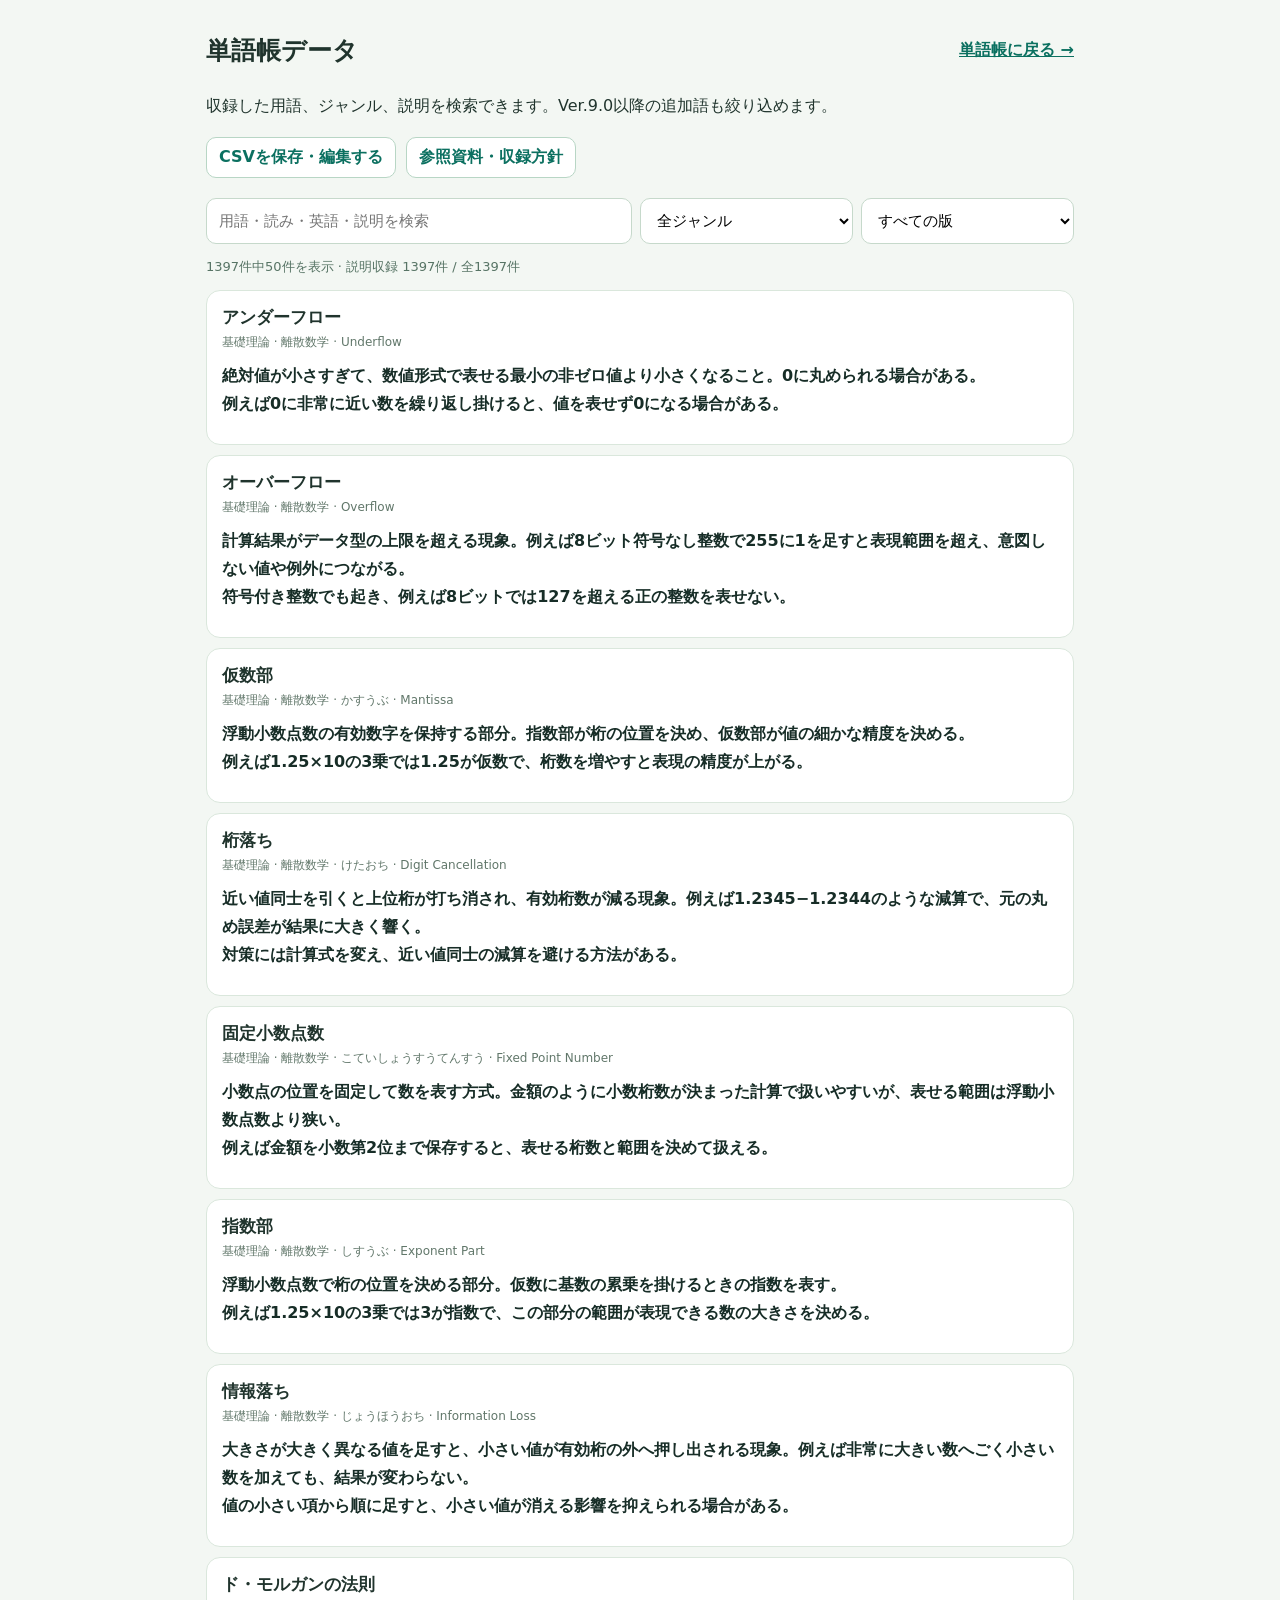
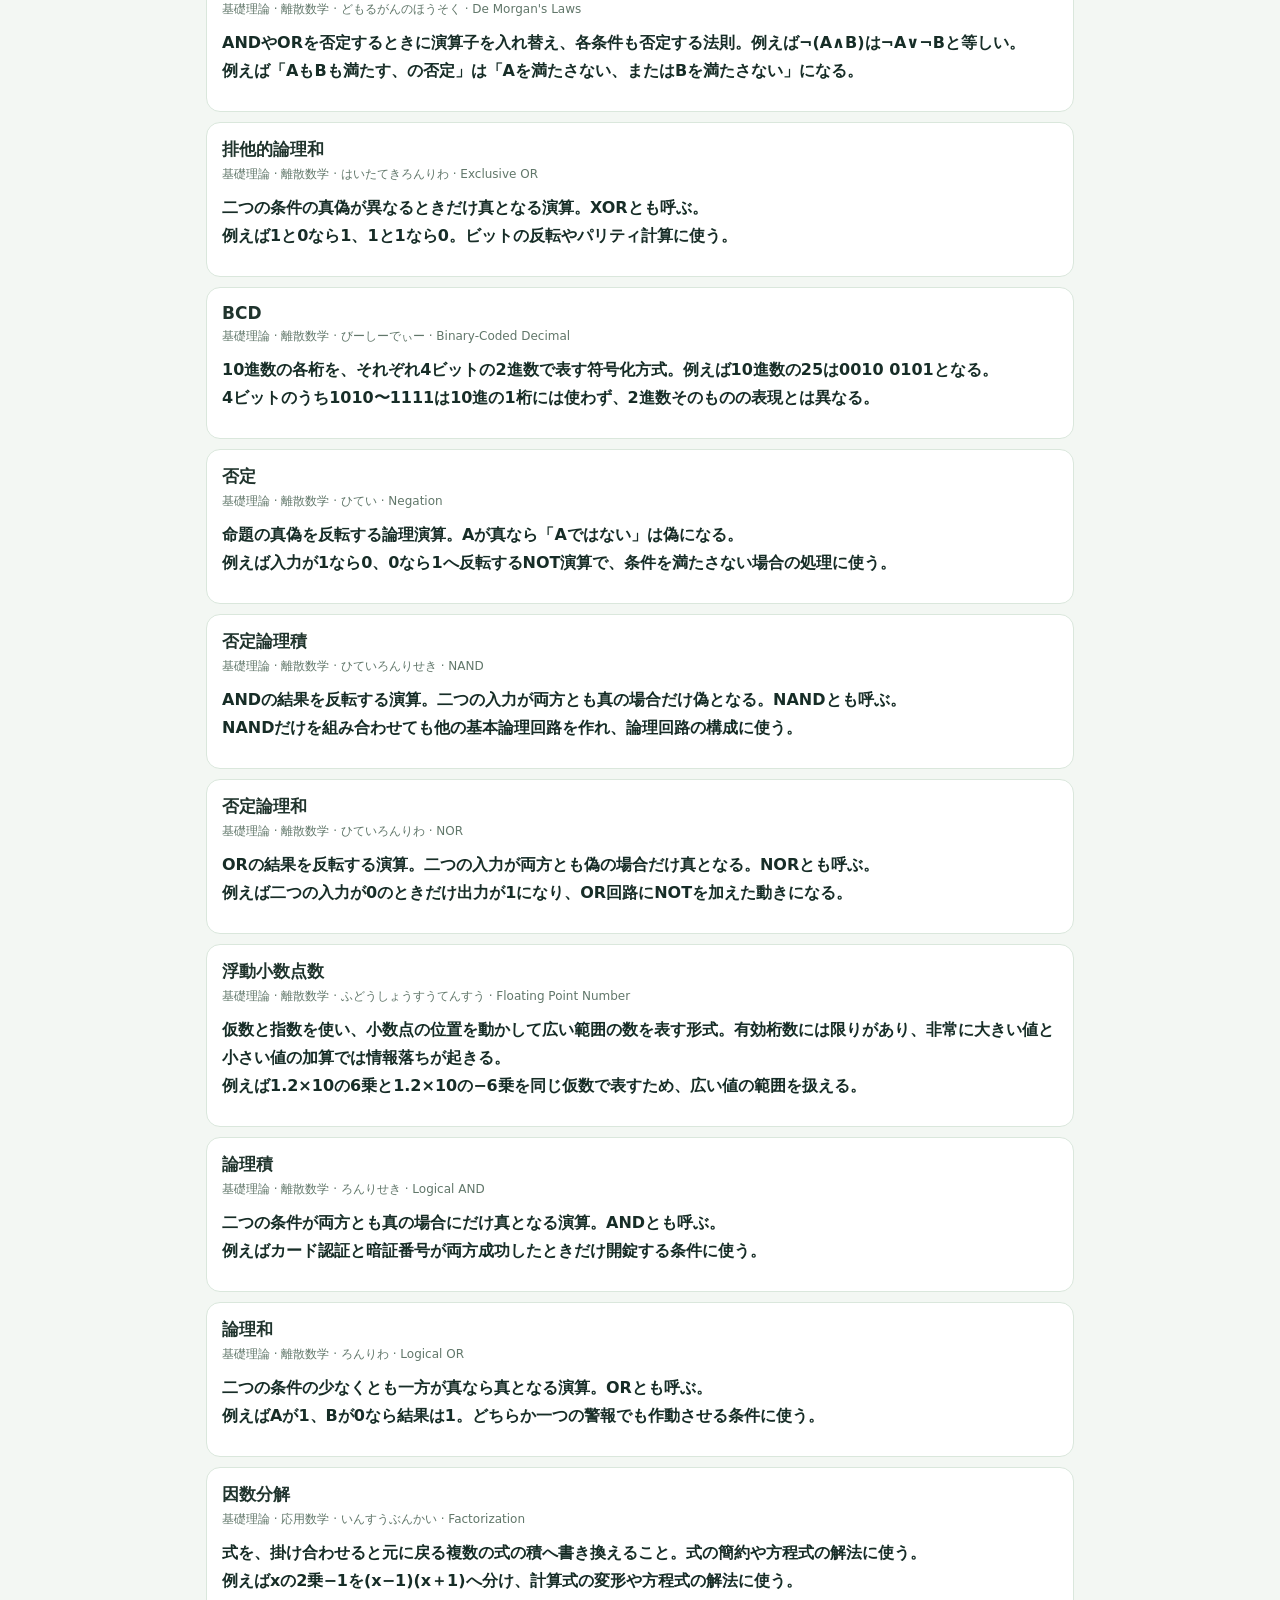
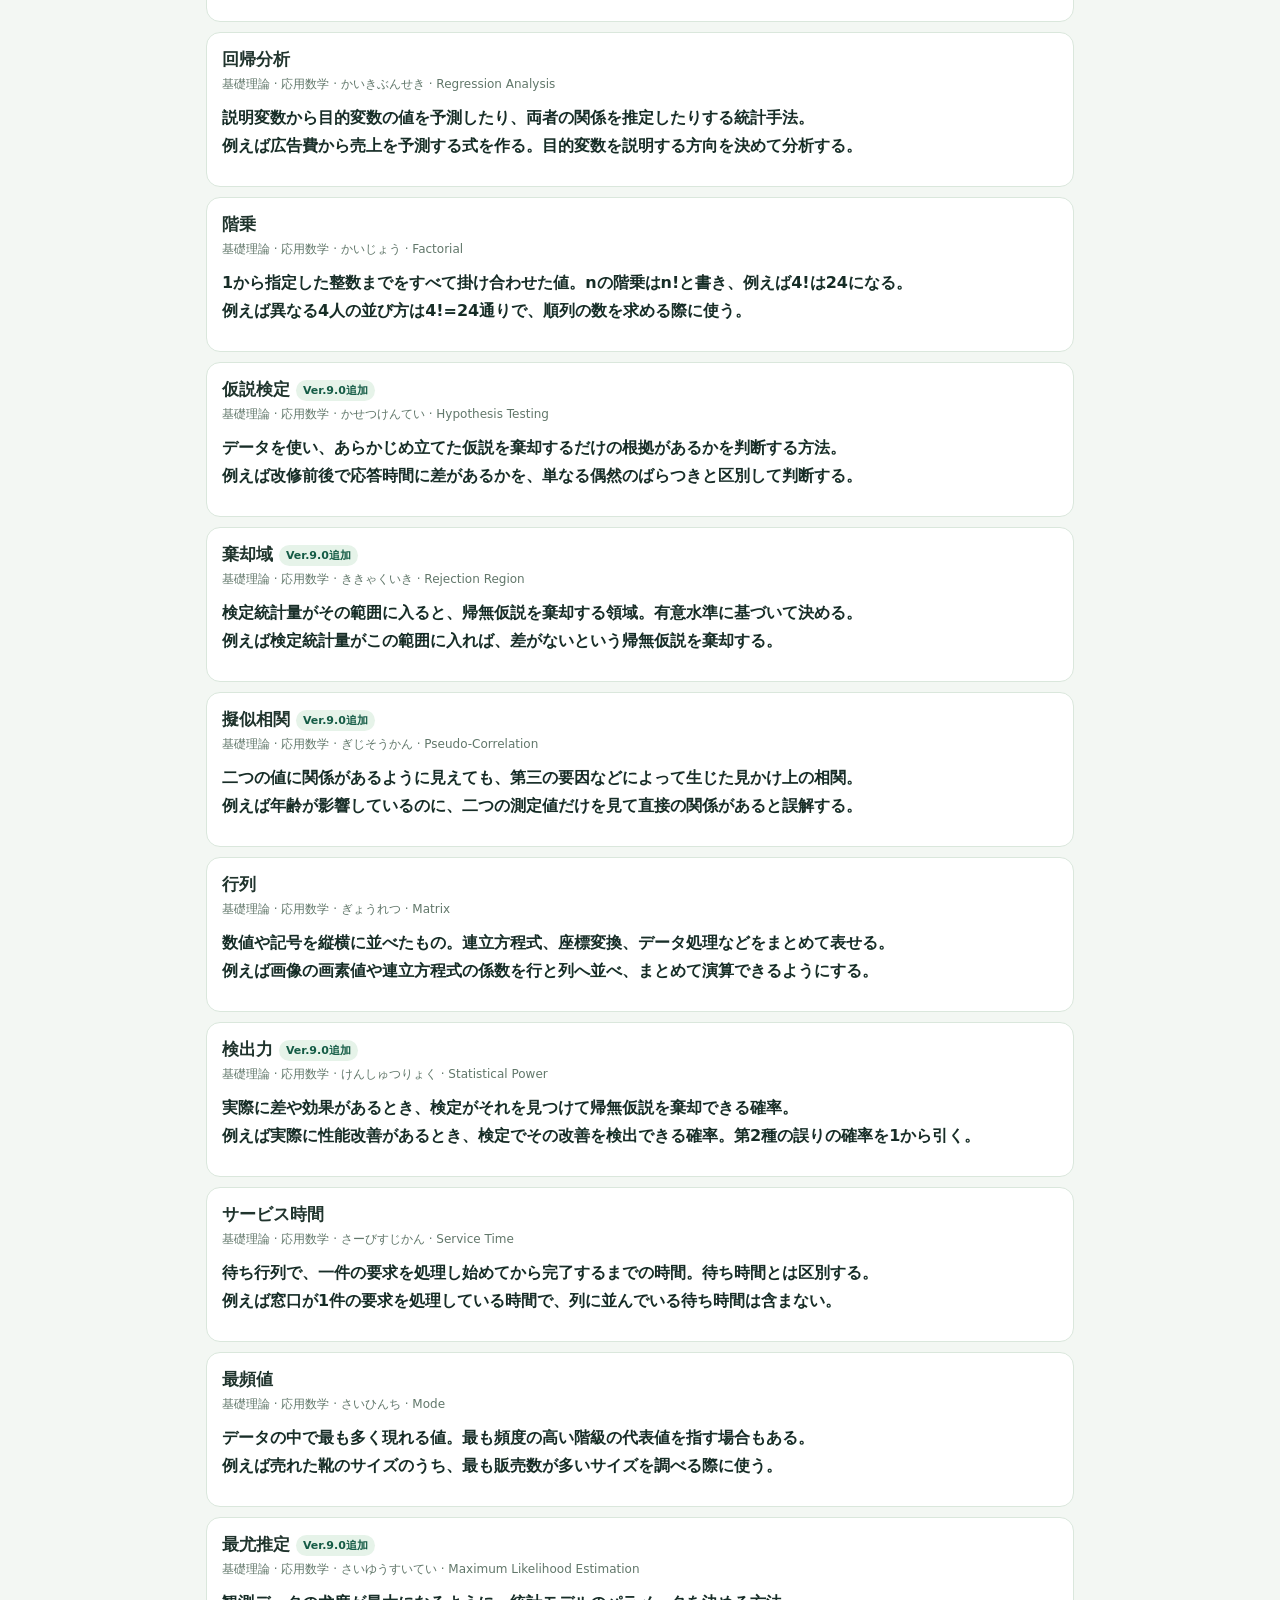
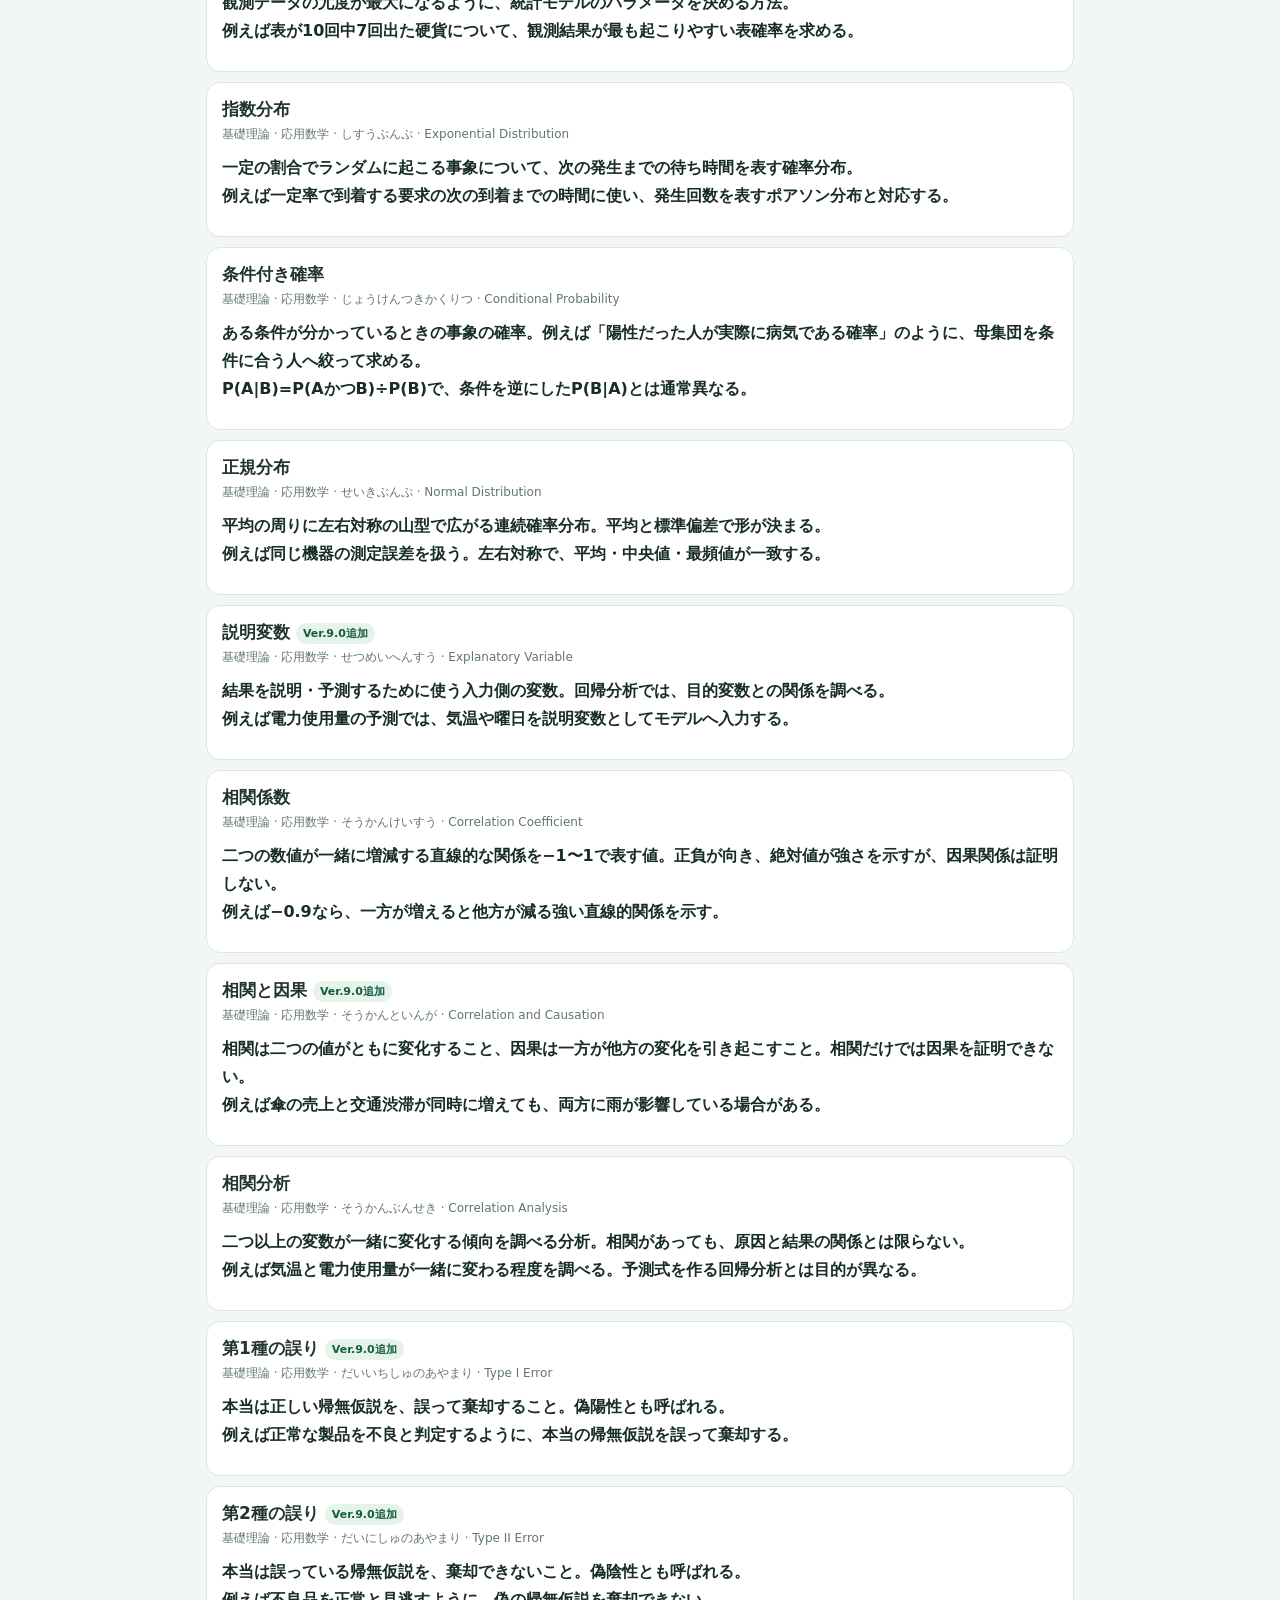
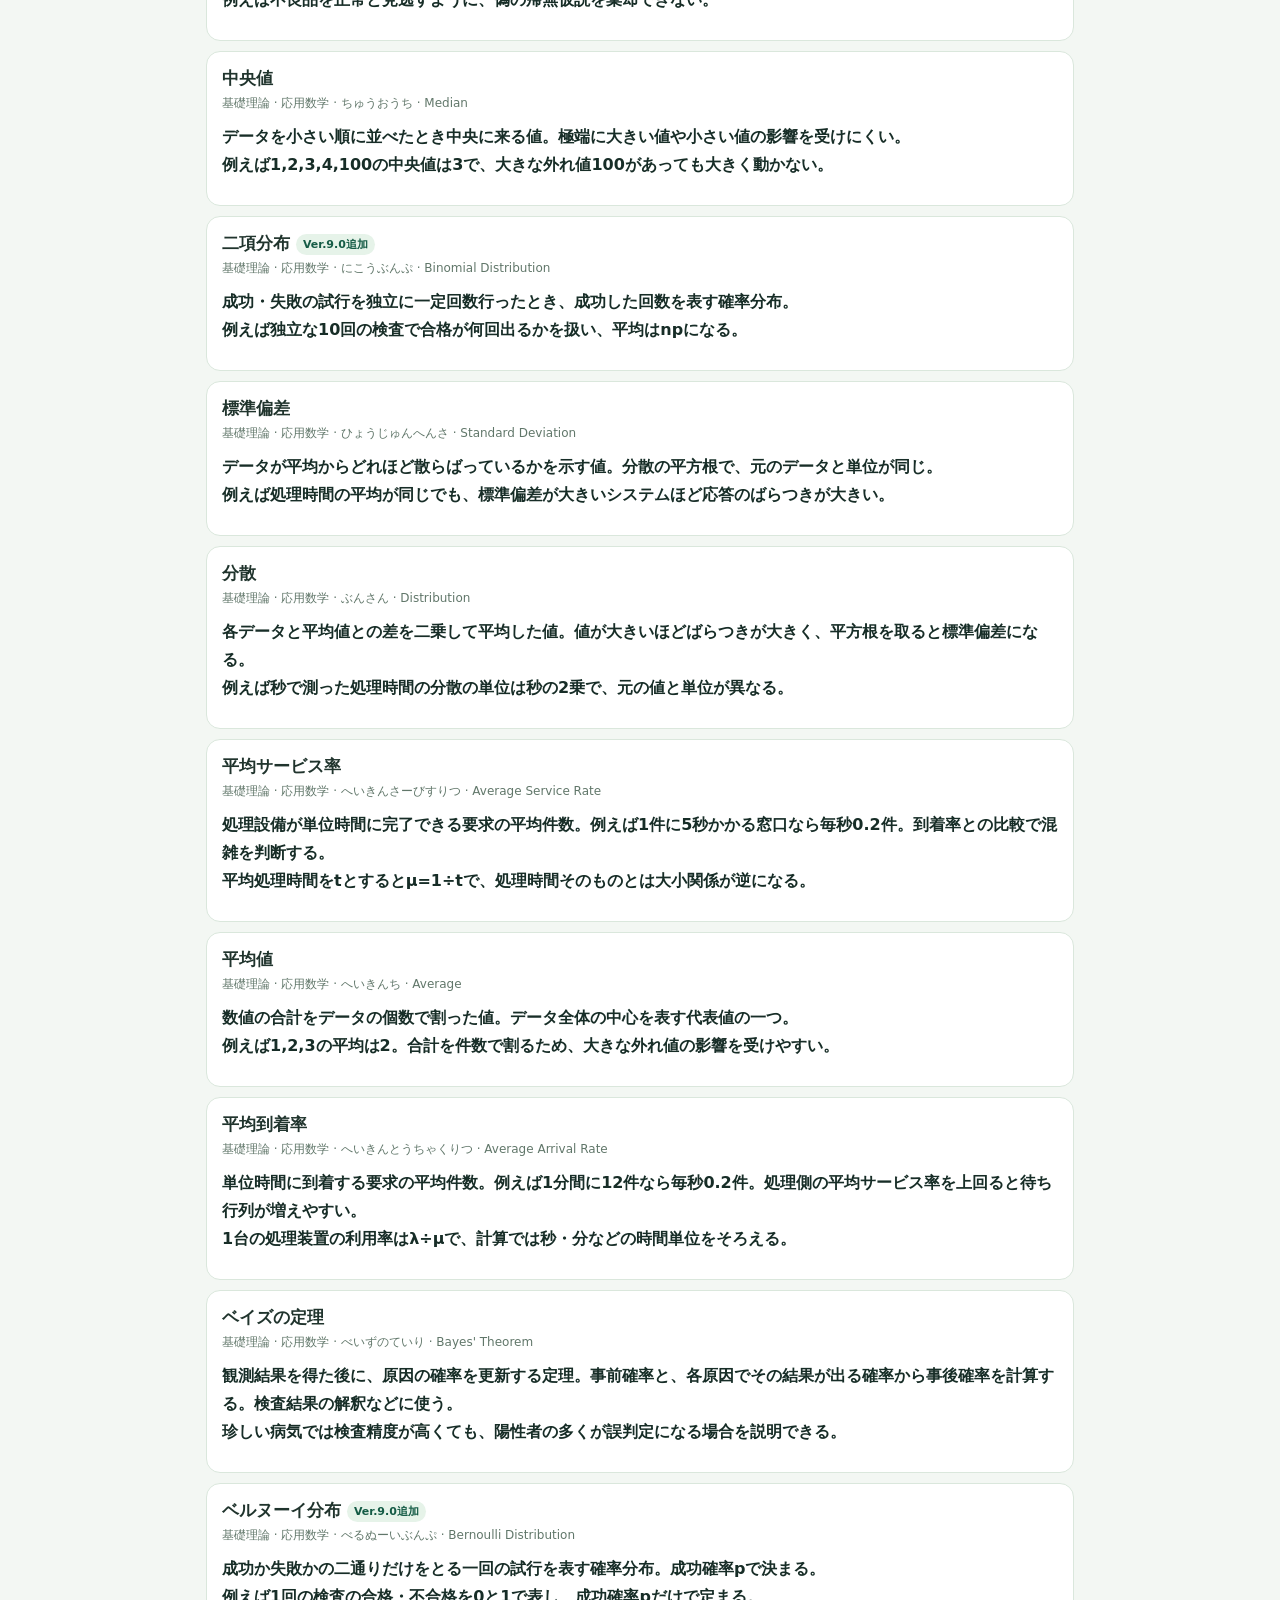
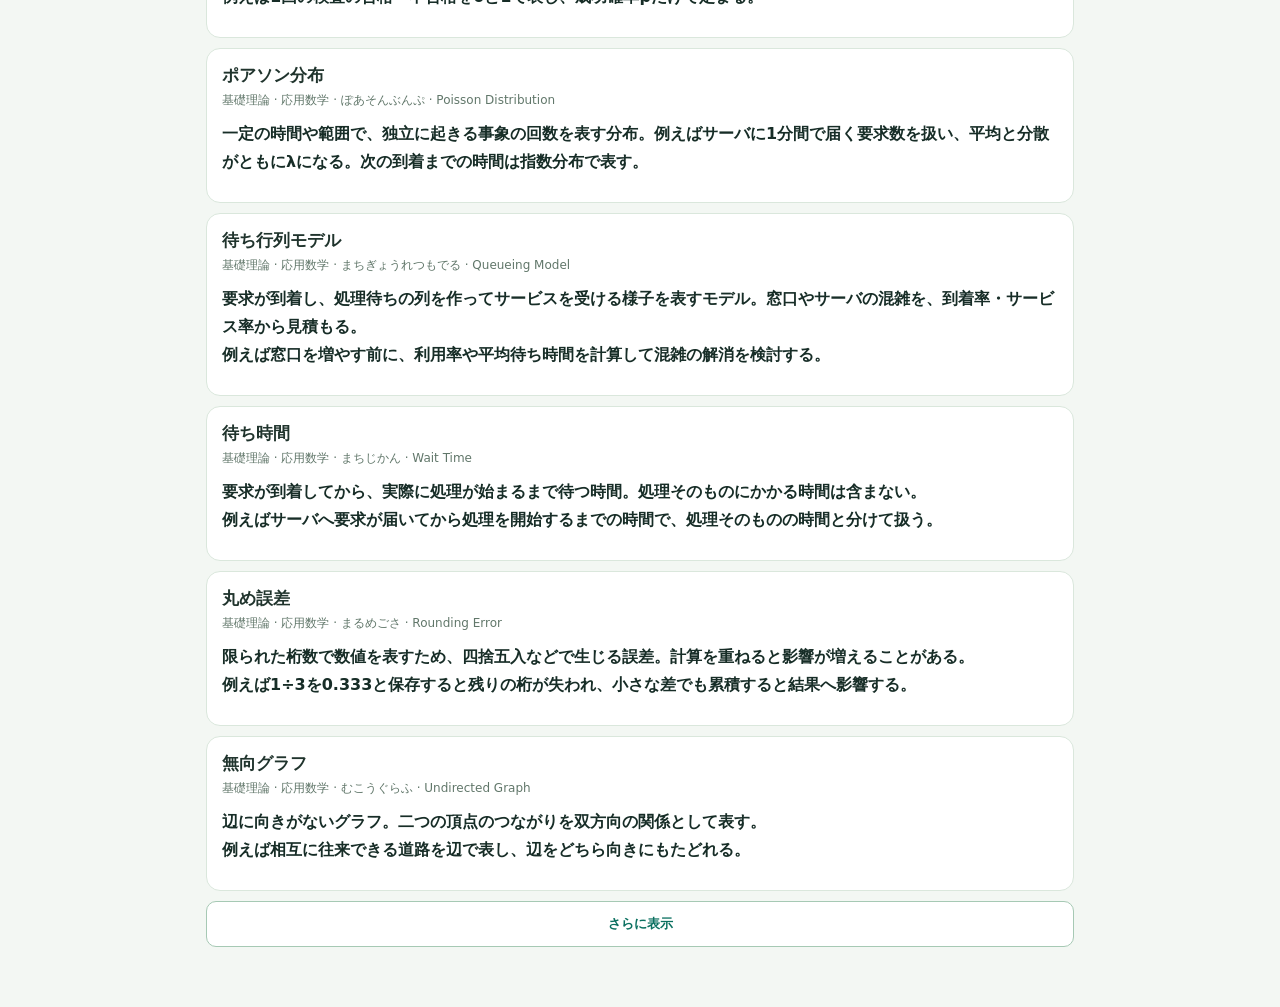
==== database.html @ cf49a669 "feat: add vocabulary verification script and server for serving static files - Implemented `verify-v" ====
<!doctype html>
<html lang="ja">
<head>
  <meta charset="utf-8">
  <meta name="viewport" content="width=device-width, initial-scale=1">
  <title>単語帳データベース | FE ことばノート</title>
  <style>
    :root{font-family:system-ui,"Hiragino Sans",Meiryo,sans-serif;color:#20342d;background:#f3f7f3}*{box-sizing:border-box}body{margin:0}main{max-width:900px;margin:auto;padding:24px 16px 60px}h1{font-size:25px;margin:10px 0}p{line-height:1.6}.top{display:flex;justify-content:space-between;gap:12px;align-items:center;flex-wrap:wrap}.top a,.downloads a{color:#0b7060;font-weight:700}.downloads{display:flex;gap:10px;flex-wrap:wrap;margin:18px 0}.downloads a{border:1px solid #b8d6c5;background:white;border-radius:10px;padding:9px 12px;text-decoration:none}.filters{display:grid;grid-template-columns:2fr 1fr 1fr;gap:8px;margin:20px 0 12px}input,select{width:100%;min-height:46px;border:1px solid #c6d9cb;border-radius:10px;background:white;padding:8px 12px;font:inherit;font-size:15px}.status{font-size:13px;color:#577465}.row{background:white;border:1px solid #dae7dc;border-radius:14px;padding:15px;margin:10px 0}.row h2{font-size:17px;margin:0 0 5px}.meta{font-size:12px;color:#61776a}.description{font-size:16px;line-height:1.75;margin:11px 0;color:#172d27;font-weight:600}.missing{color:#8b5b50}.added-tag{display:inline-block;vertical-align:middle;border-radius:999px;background:#e6f3e9;color:#145b45;font-size:11px;font-weight:700;padding:3px 7px;white-space:nowrap}.more{width:100%;min-height:46px;border:1px solid #a6c9b4;border-radius:10px;background:white;color:#0b7060;font-weight:700}@media(max-width:560px){.filters{grid-template-columns:1fr}}
    .description{white-space:pre-line;overflow-wrap:anywhere}
  </style>
  <script src="./data/terms.js" defer></script>
  <script src="./data/descriptions.js" defer></script>
  <script src="./js/database.js" defer></script>
</head>
<body><main>
  <div class="top"><h1>単語帳データ</h1><a href="./index.html">単語帳に戻る →</a></div>
  <p>収録した用語、ジャンル、説明を検索できます。Ver.9.0以降の追加語も絞り込めます。</p>
  <div class="downloads"><a href="./data/vocabulary.csv" download>CSVを保存・編集する</a><a href="./sources.html">参照資料・収録方針</a></div>
  <div class="filters"><input id="query" type="search" placeholder="用語・読み・英語・説明を検索" aria-label="用語を検索"><select id="category" aria-label="ジャンルを選択"><option value="">全ジャンル</option></select><select id="version" aria-label="追加されたシラバスの版"><option value="">すべての版</option><option value="9.0">Ver.9.0追加</option><option value="9.1">Ver.9.1追加</option><option value="9.2">Ver.9.2追加</option></select></div>
  <p id="status" class="status" role="status"></p><div id="results"></div><button id="more" class="more" type="button" hidden>さらに表示</button>
</main></body></html>
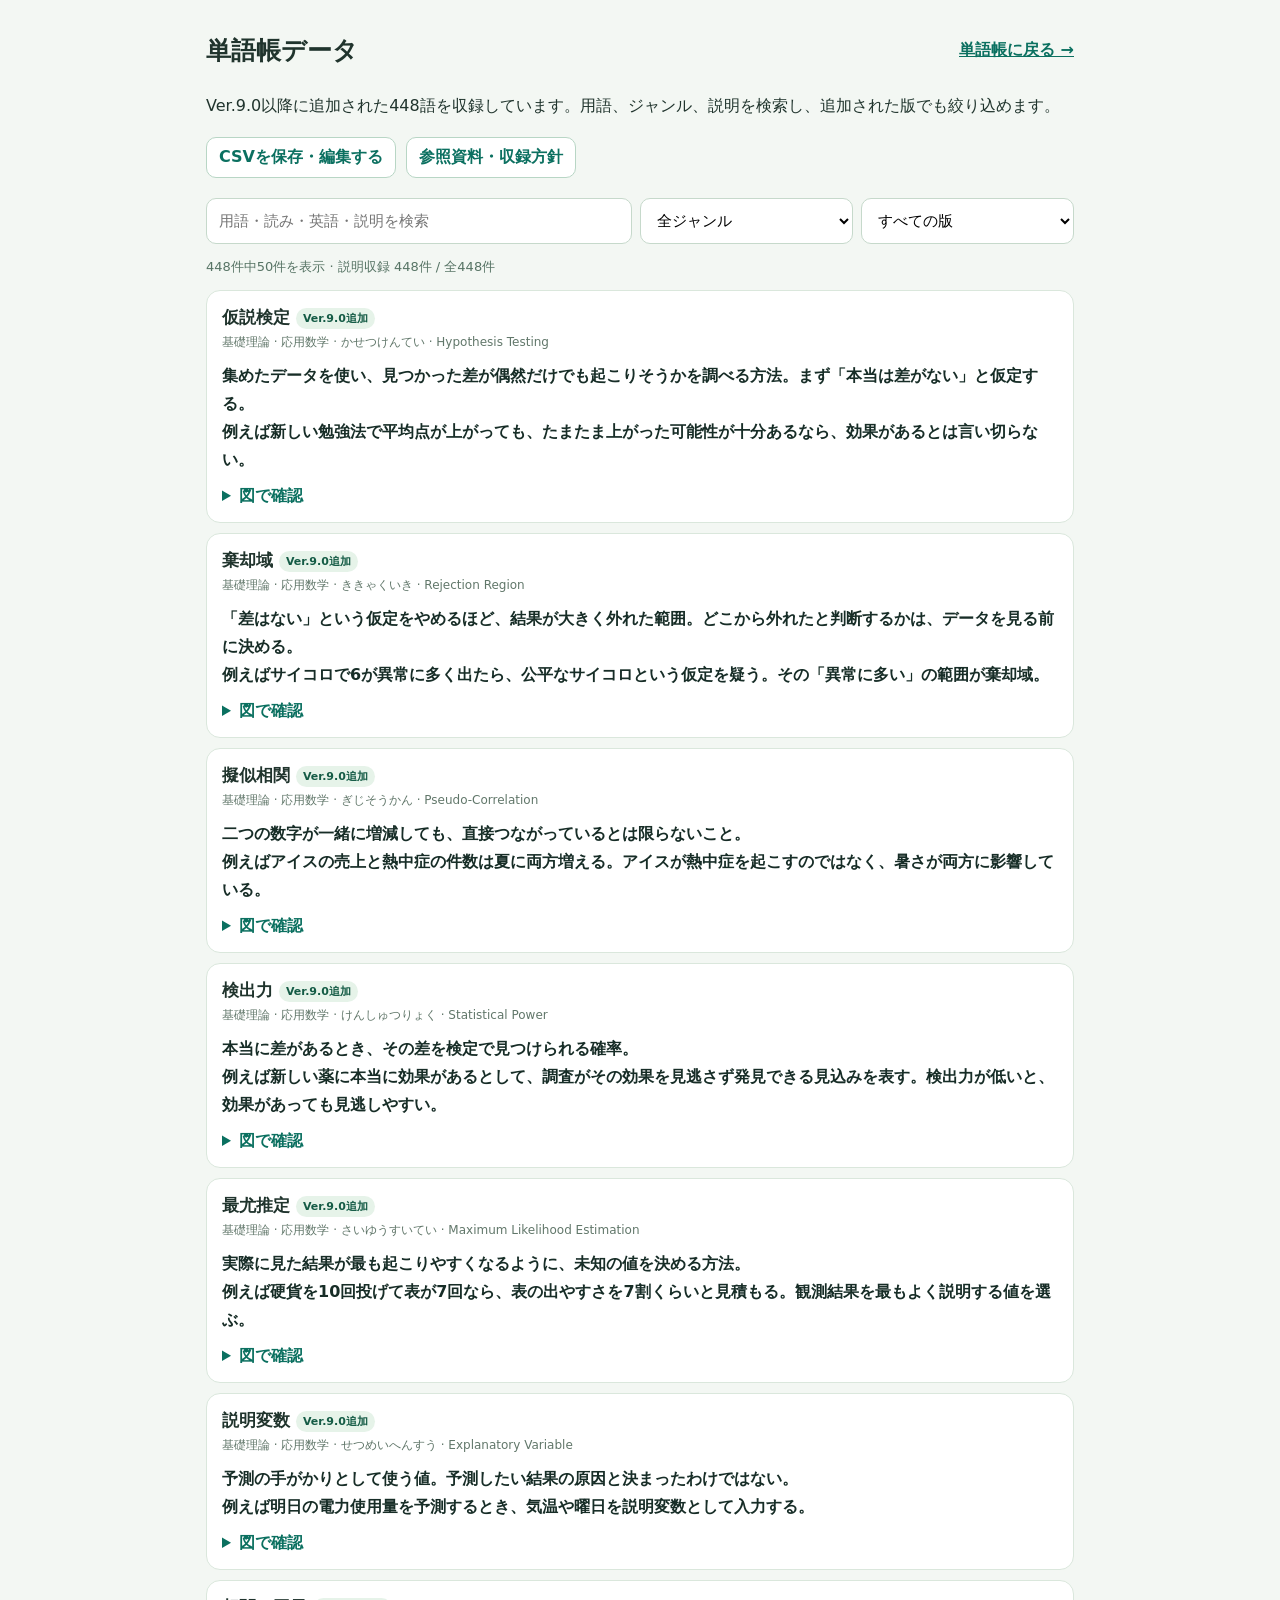
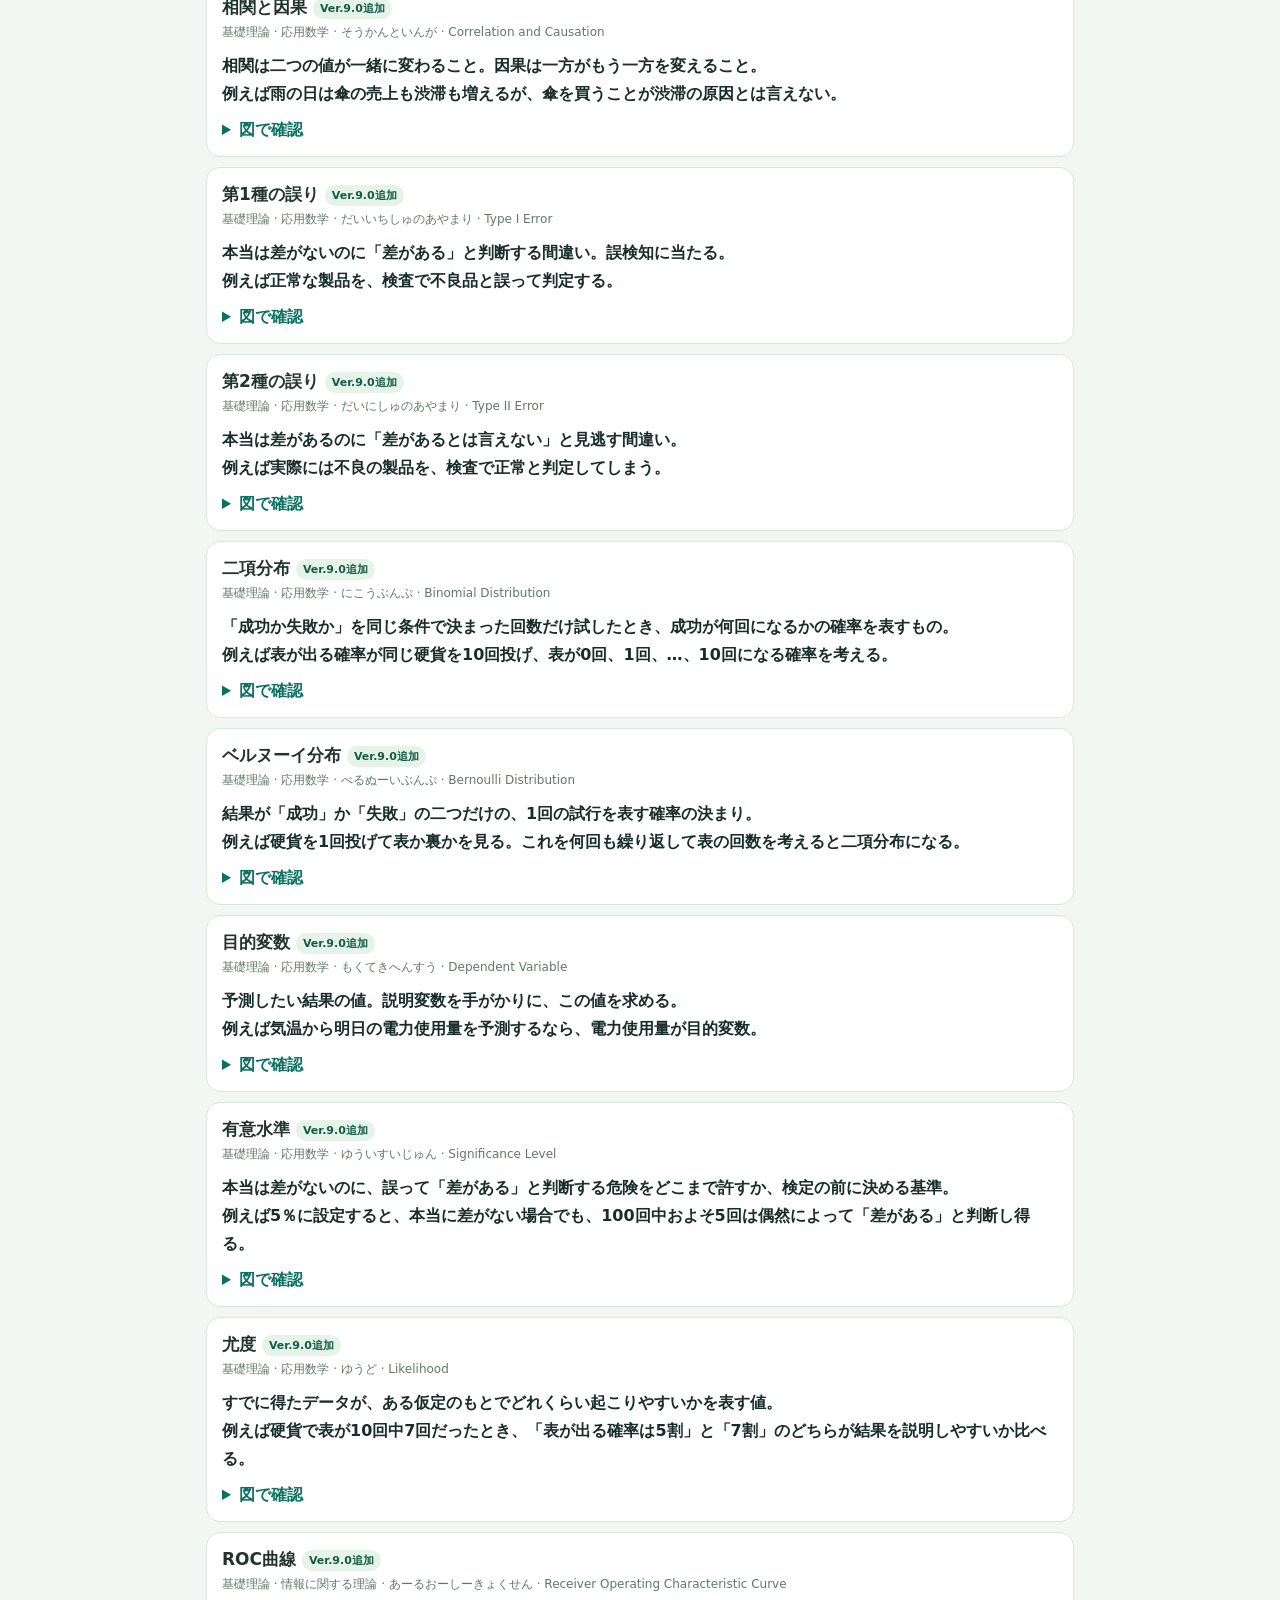
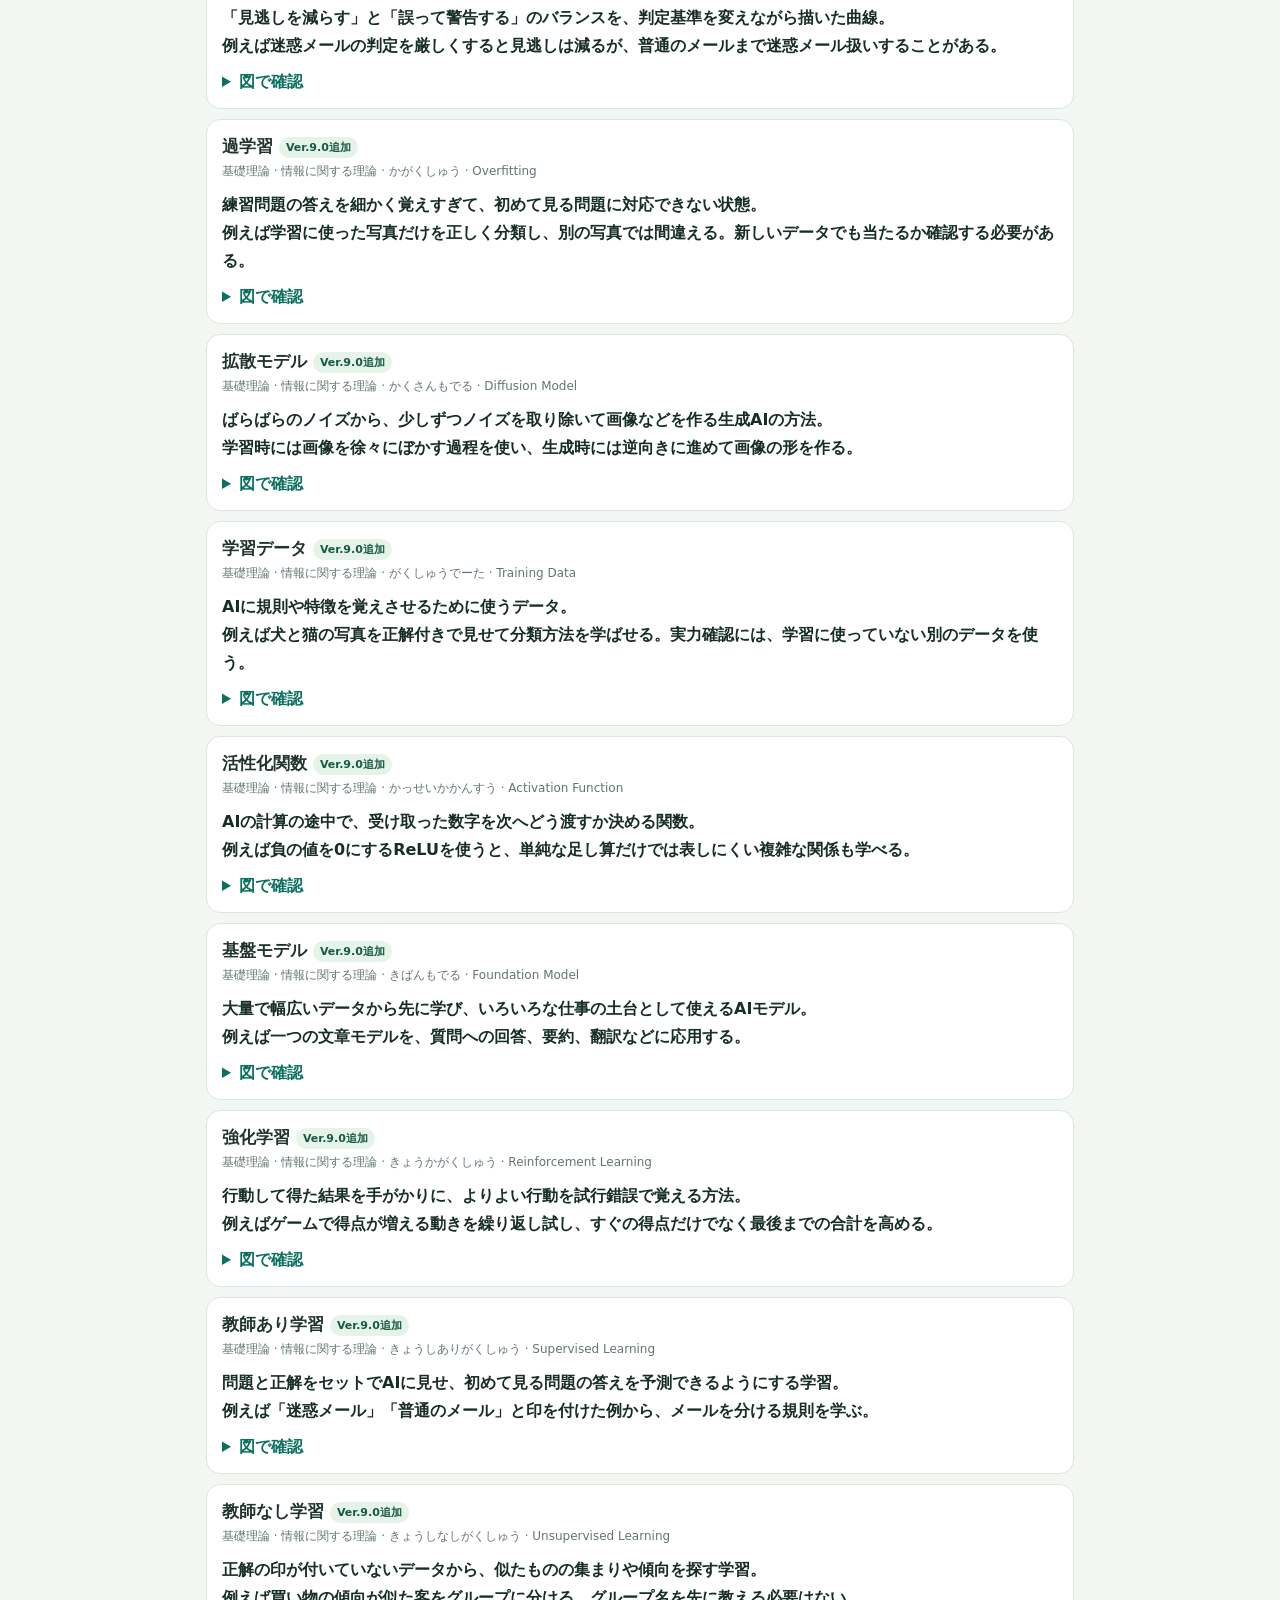
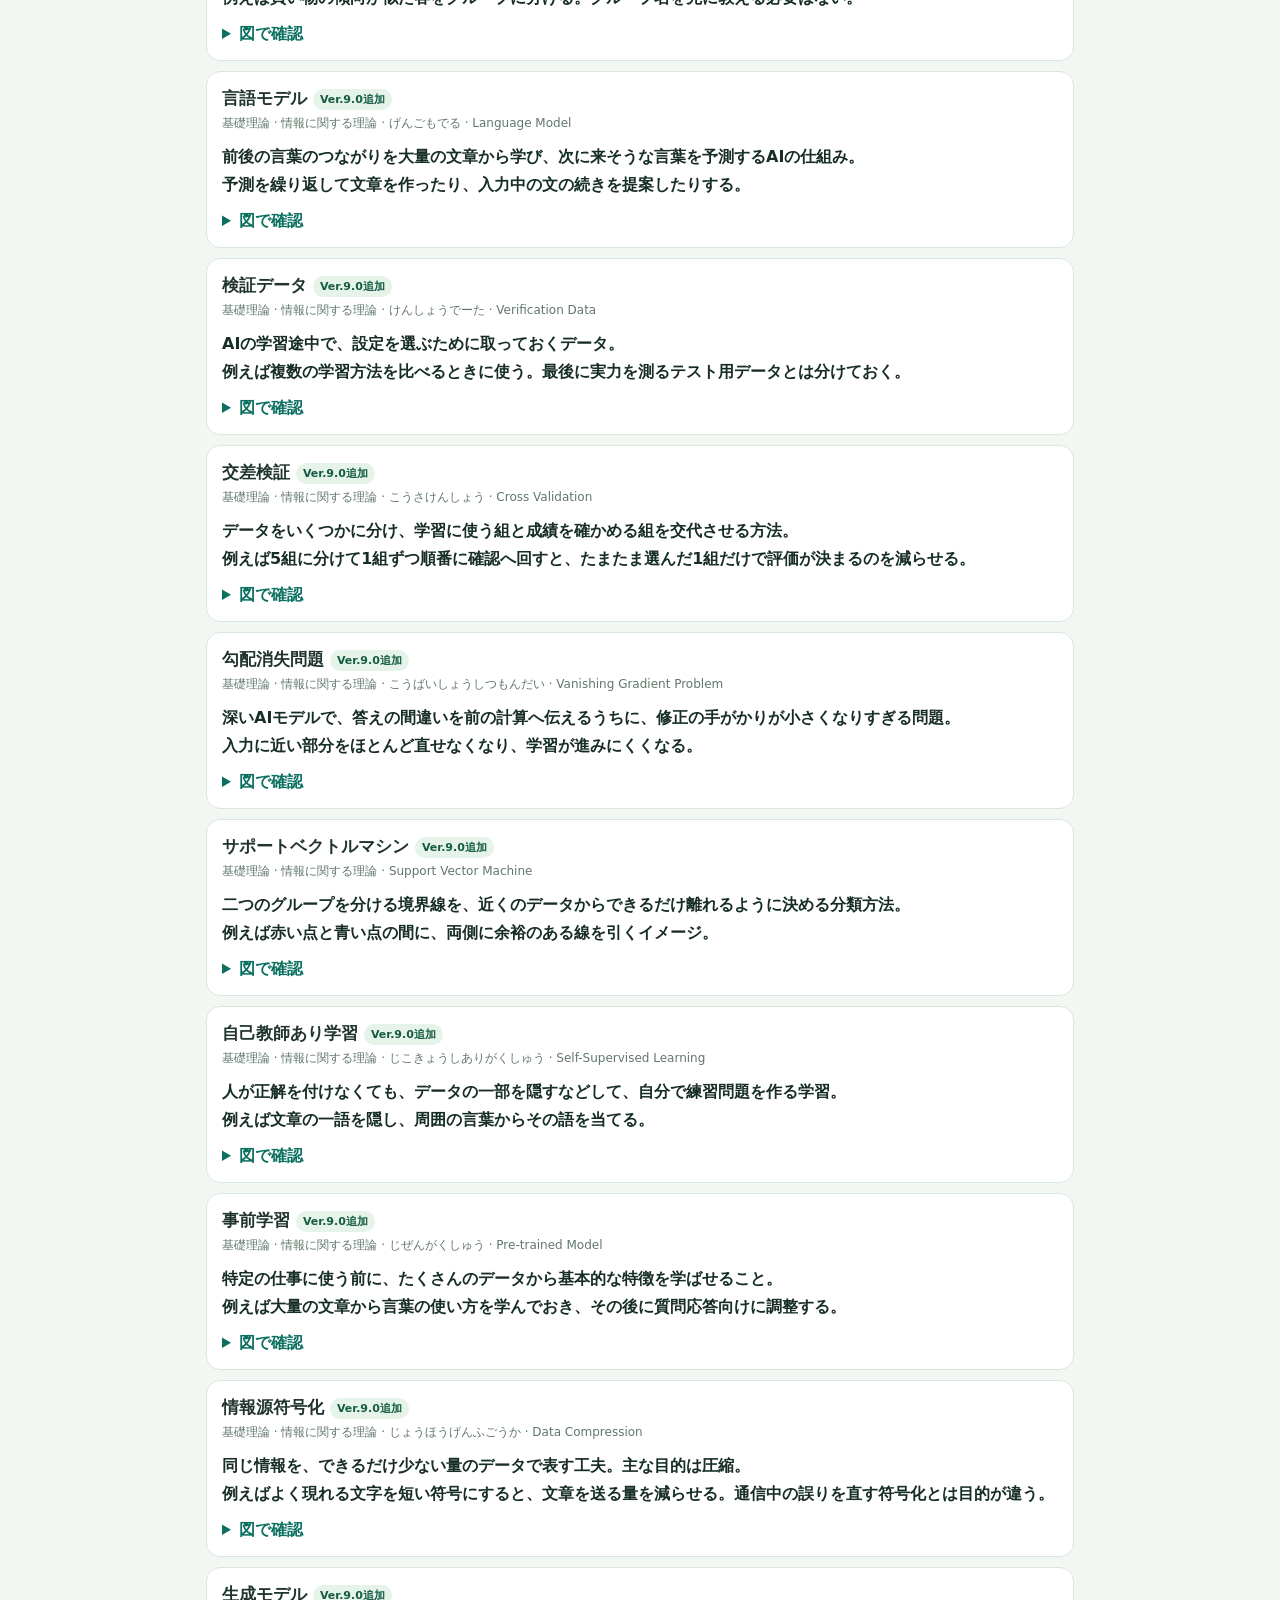
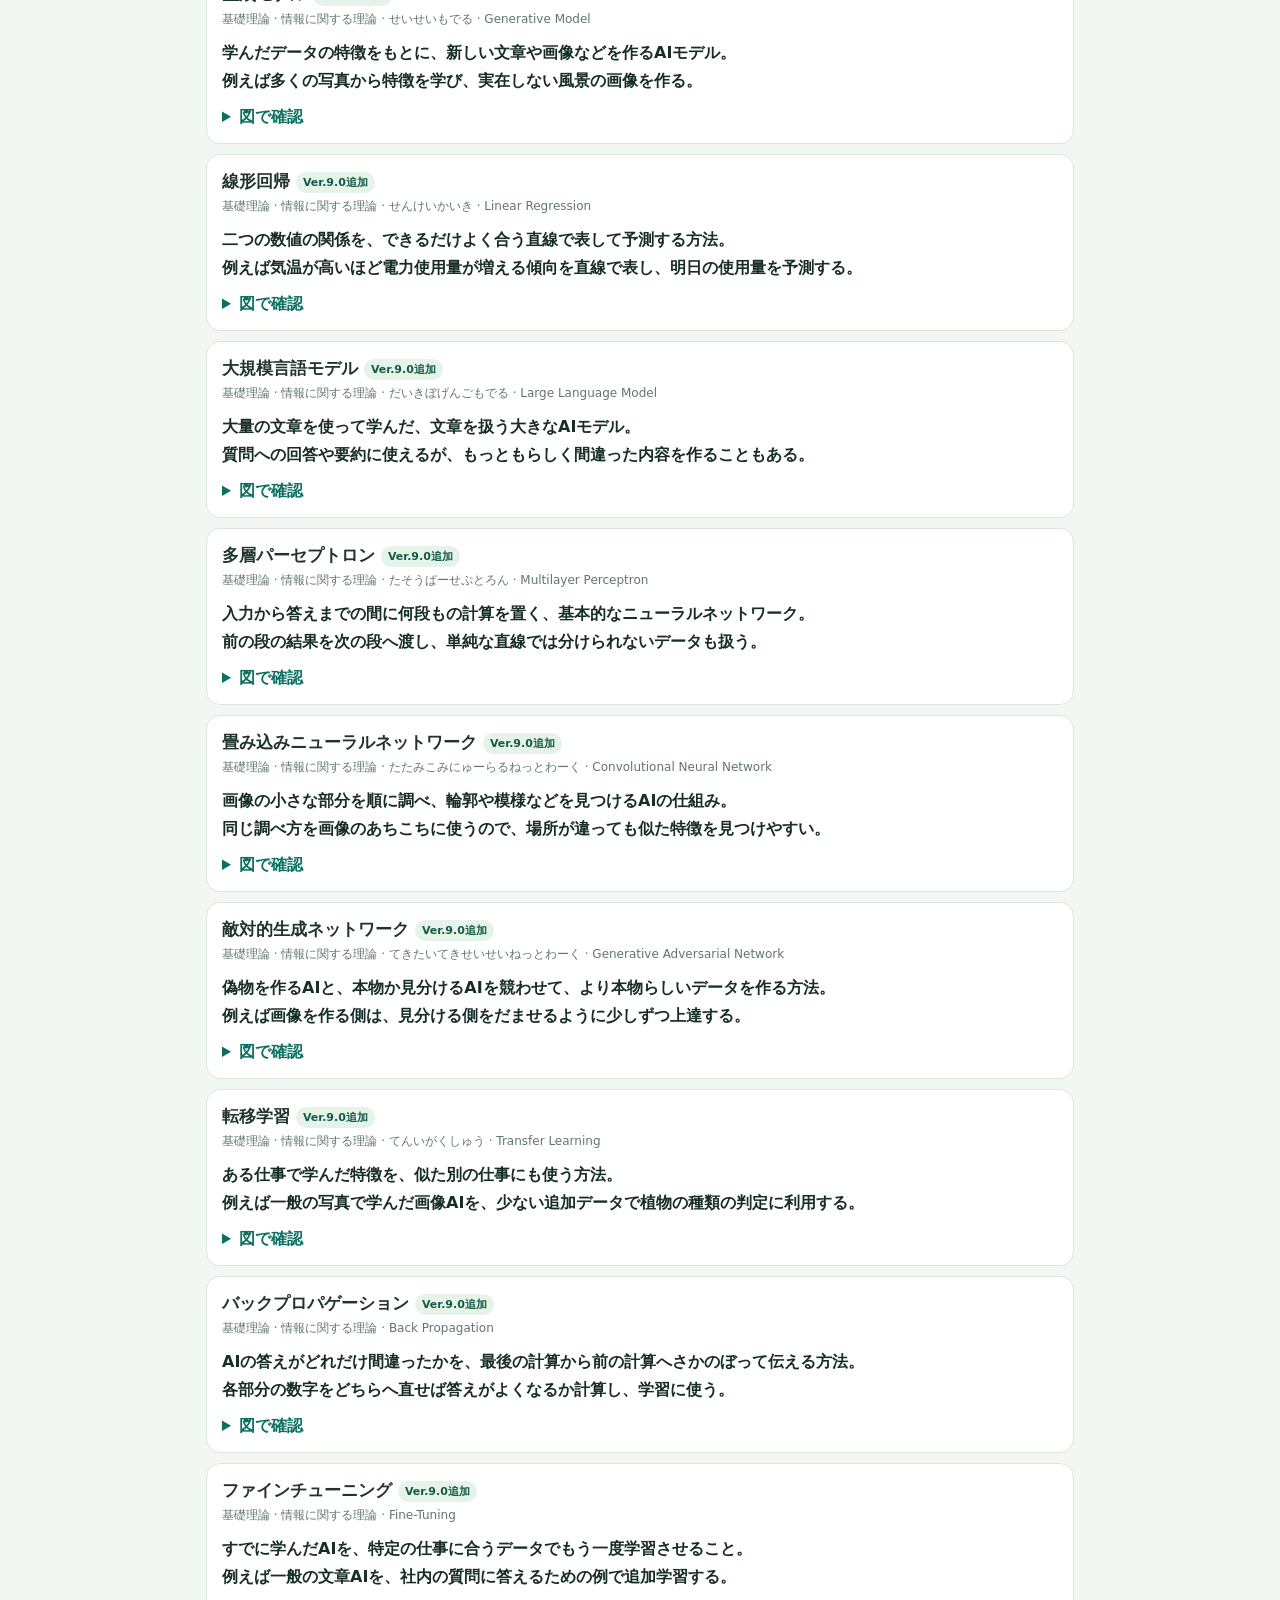
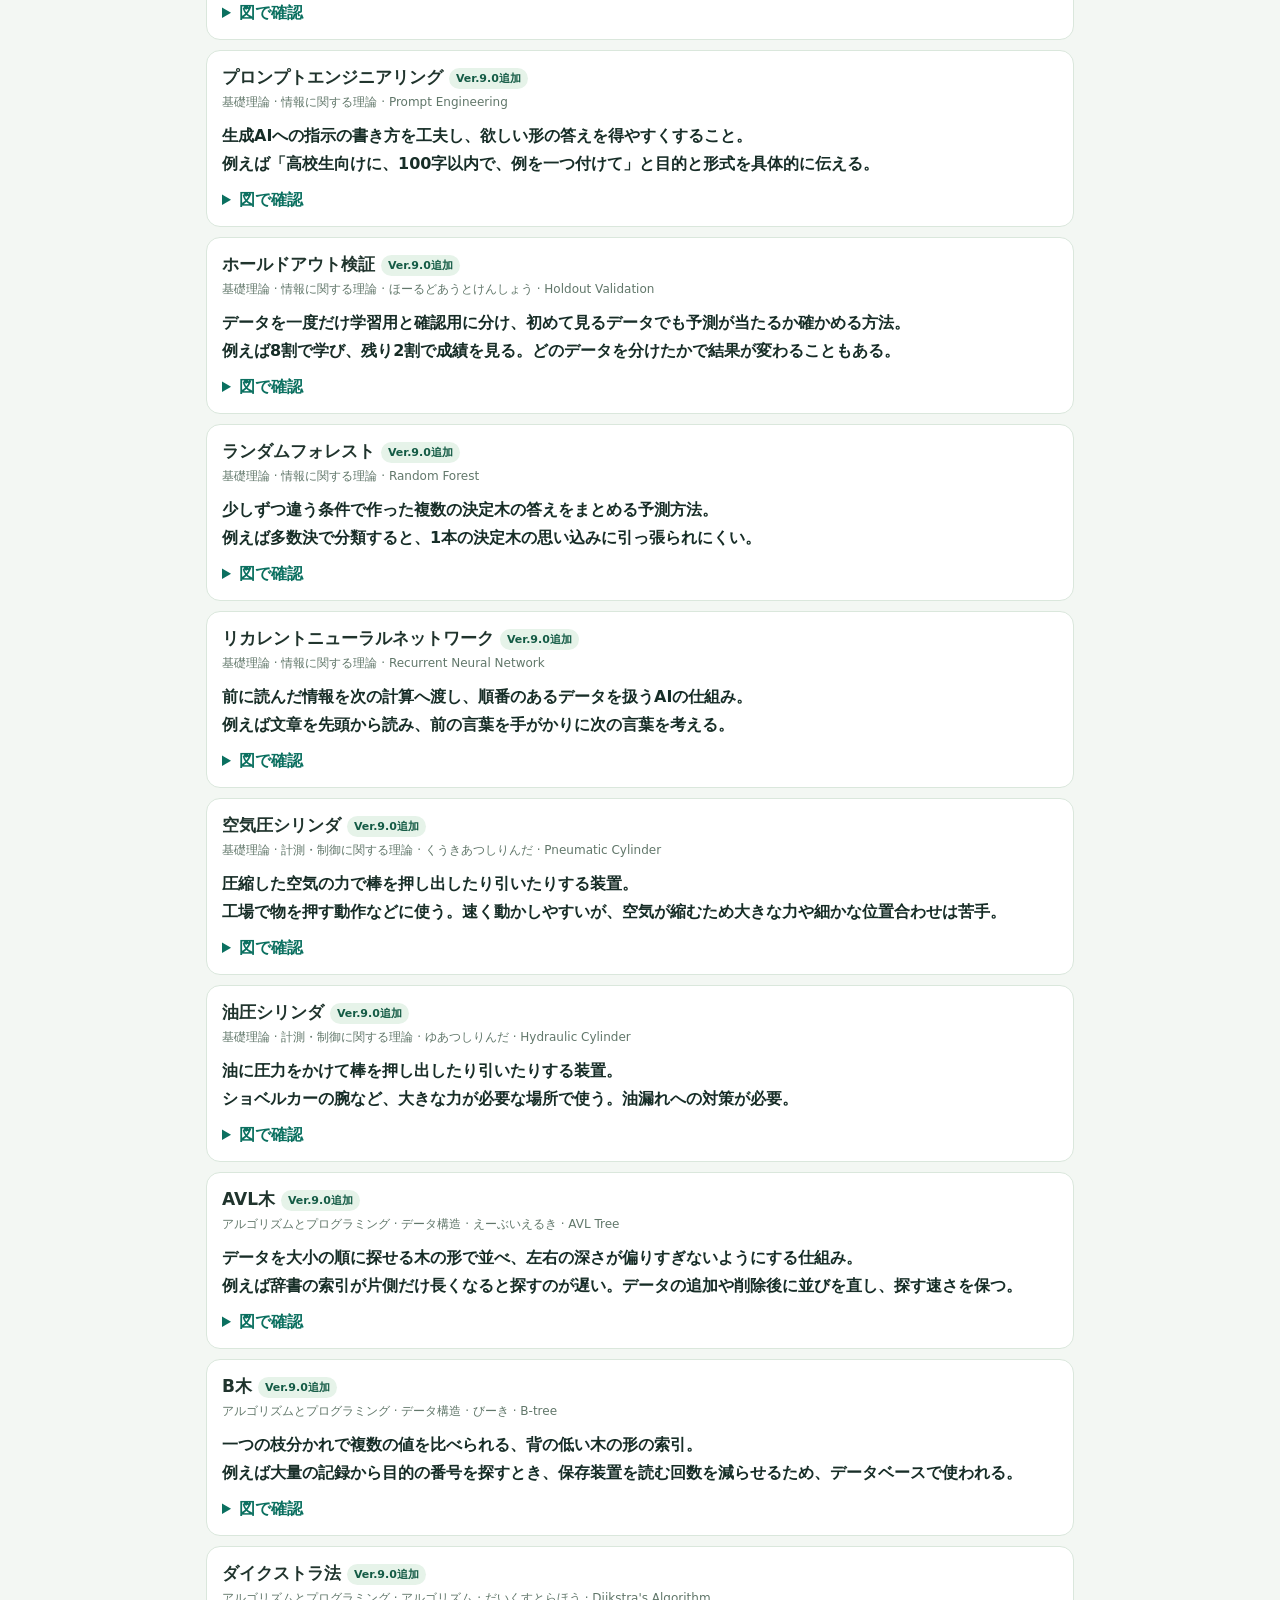
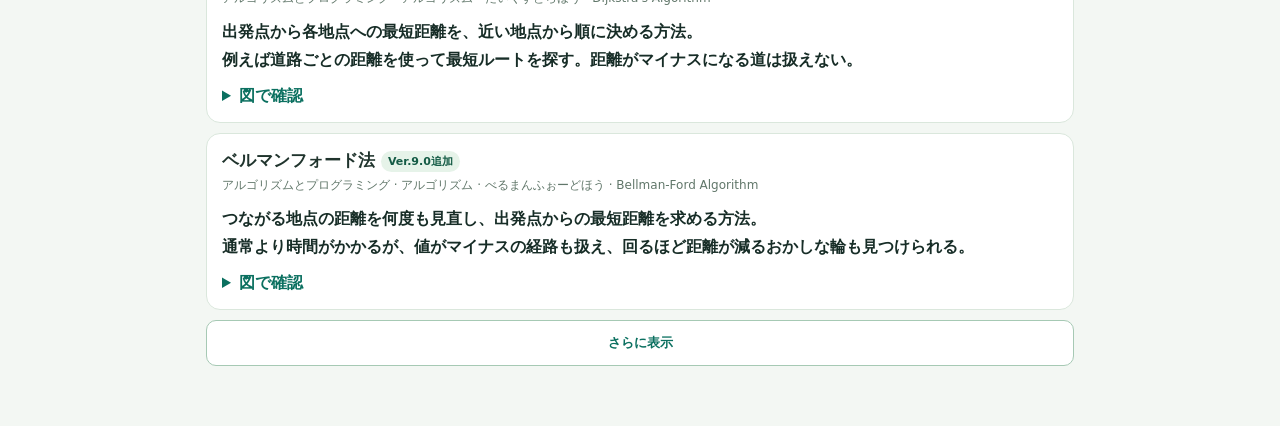
==== commit 7aaa9605: "Refactor public site preparation scripts and update sources.html - Reordered the import of public-fi" ====
--- a/database.html
+++ b/database.html
@@ -7,14 +7,18 @@
   <style>
     :root{font-family:system-ui,"Hiragino Sans",Meiryo,sans-serif;color:#20342d;background:#f3f7f3}*{box-sizing:border-box}body{margin:0}main{max-width:900px;margin:auto;padding:24px 16px 60px}h1{font-size:25px;margin:10px 0}p{line-height:1.6}.top{display:flex;justify-content:space-between;gap:12px;align-items:center;flex-wrap:wrap}.top a,.downloads a{color:#0b7060;font-weight:700}.downloads{display:flex;gap:10px;flex-wrap:wrap;margin:18px 0}.downloads a{border:1px solid #b8d6c5;background:white;border-radius:10px;padding:9px 12px;text-decoration:none}.filters{display:grid;grid-template-columns:2fr 1fr 1fr;gap:8px;margin:20px 0 12px}input,select{width:100%;min-height:46px;border:1px solid #c6d9cb;border-radius:10px;background:white;padding:8px 12px;font:inherit;font-size:15px}.status{font-size:13px;color:#577465}.row{background:white;border:1px solid #dae7dc;border-radius:14px;padding:15px;margin:10px 0}.row h2{font-size:17px;margin:0 0 5px}.meta{font-size:12px;color:#61776a}.description{font-size:16px;line-height:1.75;margin:11px 0;color:#172d27;font-weight:600}.missing{color:#8b5b50}.added-tag{display:inline-block;vertical-align:middle;border-radius:999px;background:#e6f3e9;color:#145b45;font-size:11px;font-weight:700;padding:3px 7px;white-space:nowrap}.more{width:100%;min-height:46px;border:1px solid #a6c9b4;border-radius:10px;background:white;color:#0b7060;font-weight:700}@media(max-width:560px){.filters{grid-template-columns:1fr}}
     .description{white-space:pre-line;overflow-wrap:anywhere}
+    .diagram-toggle{margin-top:12px;color:#0b7060;font-weight:700;cursor:pointer}
+    .diagram-view{max-width:100%;overflow-x:auto;margin-top:10px}
+    .diagram-view img{display:block;width:100%;height:auto;max-width:720px}
   </style>
   <script src="./data/terms.js" defer></script>
   <script src="./data/descriptions.js" defer></script>
+  <script src="./data/diagrams.js" defer></script>
   <script src="./js/database.js" defer></script>
 </head>
 <body><main>
   <div class="top"><h1>単語帳データ</h1><a href="./index.html">単語帳に戻る →</a></div>
-  <p>収録した用語、ジャンル、説明を検索できます。Ver.9.0以降の追加語も絞り込めます。</p>
+  <p>Ver.9.0以降に追加された448語を収録しています。用語、ジャンル、説明を検索し、追加された版でも絞り込めます。</p>
   <div class="downloads"><a href="./data/vocabulary.csv" download>CSVを保存・編集する</a><a href="./sources.html">参照資料・収録方針</a></div>
   <div class="filters"><input id="query" type="search" placeholder="用語・読み・英語・説明を検索" aria-label="用語を検索"><select id="category" aria-label="ジャンルを選択"><option value="">全ジャンル</option></select><select id="version" aria-label="追加されたシラバスの版"><option value="">すべての版</option><option value="9.0">Ver.9.0追加</option><option value="9.1">Ver.9.1追加</option><option value="9.2">Ver.9.2追加</option></select></div>
   <p id="status" class="status" role="status"></p><div id="results"></div><button id="more" class="more" type="button" hidden>さらに表示</button>
